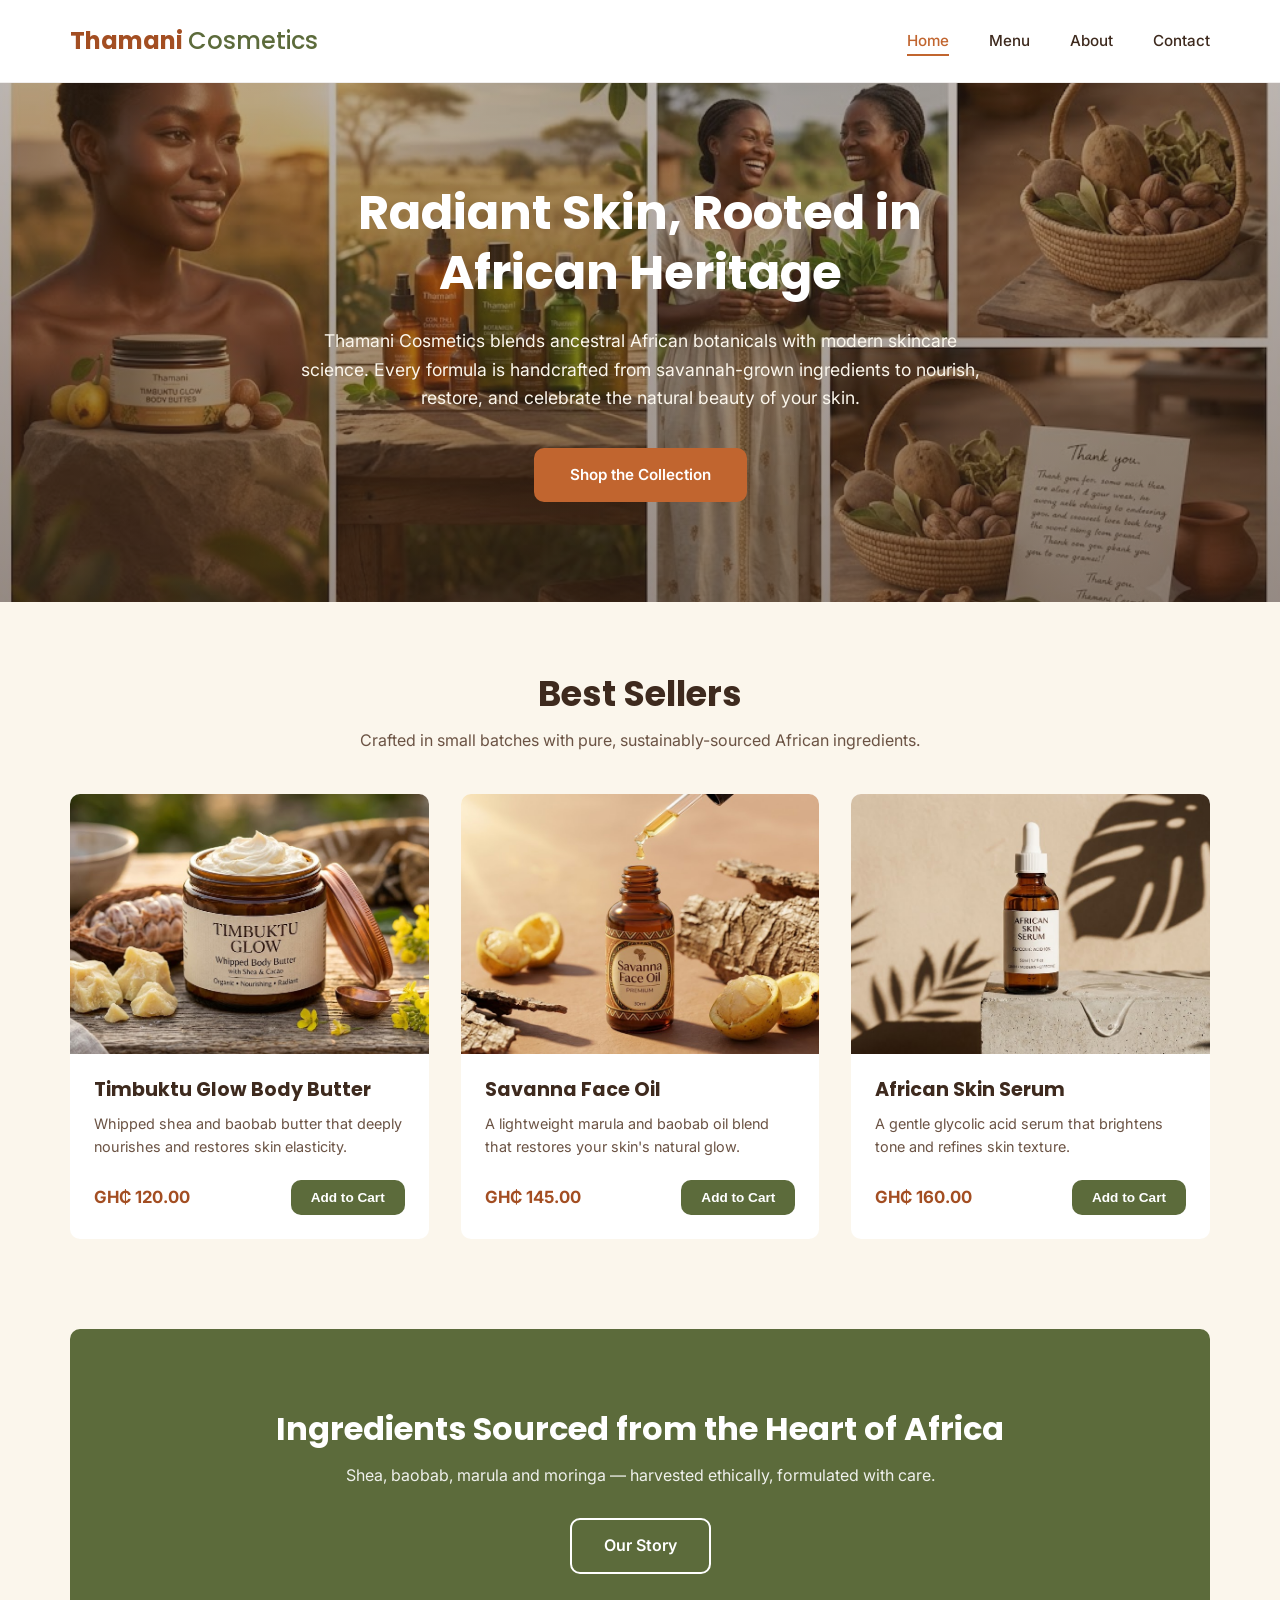
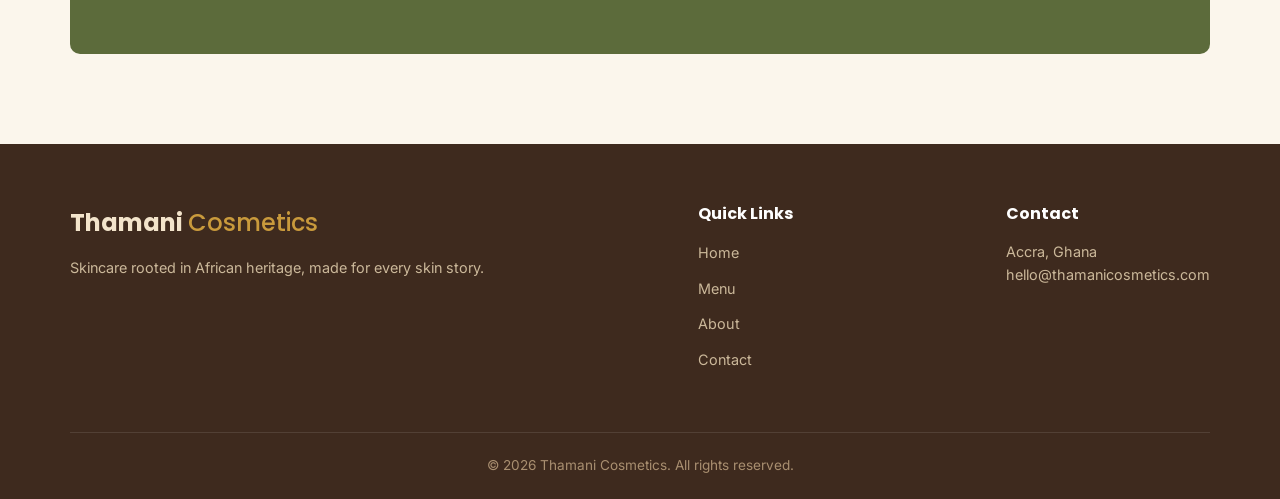
==== index.html @ e3de992c "Added images, index.html, pages and src" ====
<!DOCTYPE html>
<html lang="en">
<head>
  <meta charset="UTF-8" />
  <meta name="viewport" content="width=device-width, initial-scale=1.0" />
  <title>Thamani Cosmetics | African Heritage Skincare</title>

  <!-- Favicon (browser tab thumbnail) -->
  <link rel="icon" type="image/svg+xml" href="images/favicon.svg" />
  <link rel="apple-touch-icon" href="images/favicon.svg" />

  <!-- Meta description -->
  <meta name="description" content="Thamani Cosmetics — African heritage skincare handcrafted from shea, baobab, marula and moringa. Radiant skin, rooted in tradition." />

  <!-- Open Graph / social share thumbnail -->
  <meta property="og:title" content="Thamani Cosmetics | African Heritage Skincare" />
  <meta property="og:description" content="Radiant skin, rooted in African heritage. Handcrafted skincare from the savannah." />
  <meta property="og:image" content="images/thumbnail.svg" />
  <meta property="og:type" content="website" />

  <!-- Twitter card thumbnail -->
  <meta name="twitter:card" content="summary_large_image" />
  <meta name="twitter:title" content="Thamani Cosmetics" />
  <meta name="twitter:description" content="African heritage skincare, handcrafted with care." />
  <meta name="twitter:image" content="images/thumbnail.svg" />
  <link rel="stylesheet" href="src/style.css" />
</head>
<body>

  <!-- rest of index.html body stays exactly the same as before -->
   <!DOCTYPE html>
<html lang="en">
<head>
  <meta charset="UTF-8" />
  <meta name="viewport" content="width=device-width, initial-scale=1.0" />
  <title>Thamani Cosmetics | African Heritage Skincare</title>
  <link rel="preconnect" href="https://fonts.googleapis.com">
  <link href="https://fonts.googleapis.com/css2?family=Poppins:wght@400;500;600;700&family=Inter:wght@400;500;600&display=swap" rel="stylesheet">
  <link rel="stylesheet" href="style.css" />
</head>
<body>

  <!-- ===== NAVIGATION ===== -->
  <header class="site-header">
    <nav class="navbar container">
      <div class="logo">Thamani <span>Cosmetics</span></div>
      <ul class="nav-links">
        <li><a href="index.html" class="active">Home</a></li>
        <li><a href="pages/menu.html">Menu</a></li>
        <li><a href="pages/about.html">About</a></li>
        <li><a href="pages/contact.html">Contact</a></li>
      </ul>
    </nav>
  </header>

  <section class="hero">
  <img src="images/hero banner.jpg" alt="African savannah landscape with skincare botanicals" class="hero-banner-img" />

  <div class="container hero-content">
    <h1>Radiant Skin, Rooted in African Heritage</h1>
    <p>
      Thamani Cosmetics blends ancestral African botanicals with modern skincare science.
      Every formula is handcrafted from savannah-grown ingredients to nourish, restore,
      and celebrate the natural beauty of your skin.
    </p>
    <a href="menu.html" class="btn-primary">Shop the Collection</a>
  </div>
</section>

  <!-- ===== FEATURED PRODUCTS ===== -->
  <main class="container">
    <section class="section-heading">
      <h2>Best Sellers</h2>
      <p>Crafted in small batches with pure, sustainably-sourced African ingredients.</p>
    </section>

    <section class="product-grid">

      <!-- Product Card 1 -->
      <article class="product-card">
        <div class="product-image">
          <img src="images/TG.jpg" alt="Timbuktu Glow Nourishing Body Butter jar" />
        </div>
        <div class="product-info">
          <h3>Timbuktu Glow Body Butter</h3>
          <p>Whipped shea and baobab butter that deeply nourishes and restores skin elasticity.</p>
          <div class="product-footer">
            <span class="price">GH₵ 120.00</span>
            <button class="btn-secondary">Add to Cart</button>
          </div>
        </div>
      </article>

      <!-- Product Card 2 -->
      <article class="product-card">
        <div class="product-image">
          <img src="images/Face Oilll.jpg" alt="Savanna Face Oil bottle" />
        </div>
        <div class="product-info">
          <h3>Savanna Face Oil</h3>
          <p>A lightweight marula and baobab oil blend that restores your skin's natural glow.</p>
          <div class="product-footer">
            <span class="price">GH₵ 145.00</span>
            <button class="btn-secondary">Add to Cart</button>
          </div>
        </div>
      </article>

      <!-- Product Card 3 -->
      <article class="product-card">
        <div class="product-image">
          <img src="images/Serum.jpg" alt="African Skin Glycolic Acid Serum bottle" />
        </div>
        <div class="product-info">
          <h3>African Skin Serum</h3>
          <p>A gentle glycolic acid serum that brightens tone and refines skin texture.</p>
          <div class="product-footer">
            <span class="price">GH₵ 160.00</span>
            <button class="btn-secondary">Add to Cart</button>
          </div>
        </div>
      </article>

    </section>

    <section class="promo-banner">
      <h2>Ingredients Sourced from the Heart of Africa</h2>
      <p>Shea, baobab, marula and moringa — harvested ethically, formulated with care.</p>
      <a href="about.html" class="btn-outline">Our Story</a>
    </section>
  </main>

  <!-- ===== FOOTER ===== -->
  <footer class="site-footer">
    <div class="container footer-grid">
      <div>
        <div class="logo">Thamani <span>Cosmetics</span></div>
        <p>Skincare rooted in African heritage, made for every skin story.</p>
      </div>
      <div>
        <h4>Quick Links</h4>
        <ul>
          <li><a href="index.html">Home</a></li>
          <li><a href="menu.html">Menu</a></li>
          <li><a href="about.html">About</a></li>
          <li><a href="contact.html">Contact</a></li>
        </ul>
      </div>
      <div>
        <h4>Contact</h4>
        <p>Accra, Ghana</p>
        <p>hello@thamanicosmetics.com</p>
      </div>
    </div>
    <div class="footer-bottom">
      <p>&copy; 2026 Thamani Cosmetics. All rights reserved.</p>
    </div>
  </footer>

</body>
</html>

</body>
</html>
---- src/style.css ----
/* ============================================
   THAMANI COSMETICS — GLOBAL STYLES
   Savannah-Inspired Palette
   ============================================ */

:root {
  /* Savannah Palette */
  --color-sand:        #F3E4CB;
  --color-sand-light:  #FBF6EC;
  --color-terracotta:  #C1652F;
  --color-terracotta-dark: #A34E22;
  --color-acacia:      #5C6B3B;
  --color-acacia-dark: #47542C;
  --color-gold:        #C99A3C;
  --color-brown:       #3E2A1E;
  --color-brown-light: #6B5344;
  --color-white:       #FFFFFF;

  /* Typography */
  --font-heading: 'Poppins', sans-serif;
  --font-body: 'Inter', sans-serif;

  /* Layout */
  --container-width: 1140px;
  --radius: 10px;
  --transition: 0.25s ease;
}

* {
  margin: 0;
  padding: 0;
  box-sizing: border-box;
}

body {
  font-family: var(--font-body);
  color: var(--color-brown);
  background-color: var(--color-sand-light);
  line-height: 1.6;
}

h1, h2, h3, h4 {
  font-family: var(--font-heading);
  color: var(--color-brown);
  line-height: 1.25;
}

a {
  text-decoration: none;
  color: inherit;
}

ul {
  list-style: none;
}

img {
  max-width: 100%;
  display: block;
}

.container {
  width: var(--container-width);
  max-width: 92%;
  margin: 0 auto;
}

/* ============================================
   NAVIGATION
   ============================================ */

.site-header {
  background-color: var(--color-white);
  border-bottom: 1px solid rgba(62, 42, 30, 0.08);
  position: sticky;
  top: 0;
  z-index: 100;
}

.navbar {
  display: flex;
  justify-content: space-between;
  align-items: center;
  padding: 22px 0;
}

.logo {
  font-family: var(--font-heading);
  font-size: 1.5rem;
  font-weight: 700;
  color: var(--color-terracotta-dark);
}

.logo span {
  color: var(--color-acacia);
  font-weight: 500;
}

.nav-links {
  display: flex;
  gap: 40px;
}

.nav-links a {
  font-size: 0.95rem;
  font-weight: 500;
  color: var(--color-brown);
  padding-bottom: 4px;
  border-bottom: 2px solid transparent;
  transition: border-color var(--transition), color var(--transition);
}

.nav-links a:hover,
.nav-links a.active {
  color: var(--color-terracotta);
  border-bottom-color: var(--color-terracotta);
}

/* ============================================
   HERO SECTION
   ============================================ */

.hero {
  background: linear-gradient(135deg, var(--color-sand) 0%, #EAD9B8 100%);
  padding: 100px 0;
  text-align: center;
}

.hero-content {
  max-width: 700px;
}

.hero h1 {
  font-size: 3rem;
  margin-bottom: 24px;
}

.hero p {
  font-size: 1.1rem;
  color: var(--color-brown-light);
  margin-bottom: 36px;
}

/* ============================================
   BUTTONS
   ============================================ */

.btn-primary {
  display: inline-block;
  background-color: var(--color-terracotta);
  color: var(--color-white);
  padding: 15px 36px;
  border-radius: var(--radius);
  font-weight: 600;
  font-size: 0.95rem;
  transition: background-color var(--transition), transform var(--transition);
}

.btn-primary:hover {
  background-color: var(--color-terracotta-dark);
  transform: translateY(-2px);
}

.btn-secondary {
  background-color: var(--color-acacia);
  color: var(--color-white);
  border: none;
  padding: 10px 20px;
  border-radius: var(--radius);
  font-weight: 600;
  font-size: 0.85rem;
  cursor: pointer;
  transition: background-color var(--transition);
}

.btn-secondary:hover {
  background-color: var(--color-acacia-dark);
}

.btn-outline {
  display: inline-block;
  border: 2px solid var(--color-white);
  color: var(--color-white);
  padding: 13px 32px;
  border-radius: var(--radius);
  font-weight: 600;
  transition: background-color var(--transition), color var(--transition);
}

.btn-outline:hover {
  background-color: var(--color-white);
  color: var(--color-acacia-dark);
}

/* ============================================
   SECTION HEADINGS
   ============================================ */

.section-heading {
  text-align: center;
  padding: 70px 0 40px;
}

.section-heading h2 {
  font-size: 2.2rem;
  margin-bottom: 12px;
}

.section-heading p {
  color: var(--color-brown-light);
  font-size: 1rem;
}

/* ============================================
   PRODUCT GRID (Flexbox, 3 columns)
   ============================================ */

.product-grid {
  display: flex;
  flex-wrap: wrap;
  justify-content: center;
  gap: 32px;
  padding-bottom: 90px;
}

.product-card {
  background-color: var(--color-white);
  border-radius: var(--radius);
  overflow: hidden;
  width: calc((100% - 64px) / 3);
  /* box-shadow: 0 4px 18px rgba(62, 42, 30, 0.07); */
  transition: transform var(--transition), box-shadow var(--transition);
}

.product-card:hover {
  transform: translateY(-6px);
  box-shadow: 0 10px 26px rgba(62, 42, 30, 0.14);
}

.product-image {
  width: 100%;
  height: 260px;
  /* background-color: var(--color-sand); */
  display: flex;
  align-items: center;
  justify-content: center;
  overflow: hidden;
}

.product-image img {
  width: 100%;
  height: 100%;
  object-fit: cover;
}

.product-info {
  padding: 24px;
}

.product-info h3 {
  font-size: 1.2rem;
  margin-bottom: 10px;
}

.product-info p {
  font-size: 0.9rem;
  color: var(--color-brown-light);
  margin-bottom: 20px;
  min-height: 48px;
}

.product-footer {
  display: flex;
  justify-content: space-between;
  align-items: center;
}

.price {
  font-weight: 700;
  color: var(--color-terracotta-dark);
  font-size: 1.05rem;
}

/* ============================================
   PROMO BANNER
   ============================================ */

.promo-banner {
  background-color: var(--color-acacia);
  color: var(--color-white);
  text-align: center;
  padding: 80px 40px;
  border-radius: var(--radius);
  margin-bottom: 90px;
}

.promo-banner h2 {
  color: var(--color-white);
  font-size: 2rem;
  margin-bottom: 14px;
}

.promo-banner p {
  margin-bottom: 30px;
  opacity: 0.9;
}

/* ============================================
   FOOTER
   ============================================ */

.site-footer {
  background-color: var(--color-brown);
  color: var(--color-sand);
  padding-top: 60px;
}

.footer-grid {
  display: flex;
  justify-content: space-between;
  gap: 40px;
  padding-bottom: 50px;
  border-bottom: 1px solid rgba(255, 255, 255, 0.1);
}

.footer-grid .logo {
  color: var(--color-sand);
  margin-bottom: 14px;
}

.footer-grid .logo span {
  color: var(--color-gold);
}

.footer-grid p {
  color: #CBB89A;
  font-size: 0.9rem;
}

.footer-grid h4 {
  color: var(--color-white);
  margin-bottom: 16px;
  font-size: 1rem;
}

.footer-grid ul li {
  margin-bottom: 10px;
}

.footer-grid ul li a {
  color: #CBB89A;
  font-size: 0.9rem;
  transition: color var(--transition);
}

.footer-grid ul li a:hover {
  color: var(--color-gold);
}

.footer-bottom {
  text-align: center;
  padding: 22px 0;
  font-size: 0.85rem;
  color: #A98F70;
}

/* ============================================
   GENERIC PAGE HERO (About / Contact / Menu)
   ============================================ */

.page-hero {
  background-color: var(--color-sand);
  padding: 70px 0;
  text-align: center;
}

.page-hero h1 {
  font-size: 2.5rem;
  margin-bottom: 14px;
}

.page-hero p {
  color: var(--color-brown-light);
  max-width: 600px;
  margin: 0 auto;
}

/* About page */
.about-content {
  display: flex;
  gap: 50px;
  align-items: center;
  padding: 80px 0;
}

.about-content img {
  border-radius: var(--radius);
  width: 100%;
}

.about-text, .about-image {
  flex: 1;
}

.about-text h2 {
  font-size: 2rem;
  margin-bottom: 20px;
}

.about-text p {
  margin-bottom: 16px;
  color: var(--color-brown-light);
}

.values-grid {
  display: flex;
  gap: 30px;
  padding-bottom: 90px;
}

.value-card {
  flex: 1;
  background-color: var(--color-white);
  padding: 32px;
  border-radius: var(--radius);
  text-align: center;
  box-shadow: 0 4px 18px rgba(62, 42, 30, 0.06);
}

.value-card h3 {
  color: var(--color-terracotta-dark);
  margin-bottom: 12px;
  font-size: 1.1rem;
}

.value-card p {
  color: var(--color-brown-light);
  font-size: 0.9rem;
}

/* Contact page */
.contact-wrapper {
  display: flex;
  gap: 50px;
  padding: 80px 0;
}

.contact-info, .contact-form {
  flex: 1;
}

.contact-info h2 {
  font-size: 1.8rem;
  margin-bottom: 20px;
}

.contact-info p {
  color: var(--color-brown-light);
  margin-bottom: 14px;
}

.contact-form form {
  background-color: var(--color-white);
  padding: 36px;
  border-radius: var(--radius);
  box-shadow: 0 4px 18px rgba(62, 42, 30, 0.07);
}

.contact-form label {
  display: block;
  font-weight: 600;
  margin-bottom: 8px;
  font-size: 0.9rem;
}

.contact-form input,
.contact-form textarea {
  width: 100%;
  padding: 12px 14px;
  border: 1px solid #E0D2B8;
  border-radius: 6px;
  margin-bottom: 20px;
  font-family: var(--font-body);
  font-size: 0.9rem;
}

.contact-form textarea {
  resize: vertical;
  min-height: 120px;
}

/* Menu page — full grid supports 4-5 items */
.full-product-grid {
  display: flex;
  flex-wrap: wrap;
  gap: 32px;
  padding: 80px 0;
}

.full-product-grid .product-card {
  width: calc((100% - 64px) / 3);
}

/* ============================================
   RESPONSIVE — Large Desktop / Wide Screens
   ============================================ */

@media (min-width: 1440px) {
  :root {
    --container-width: 1280px;
  }
  .hero h1 {
    font-size: 3.4rem;
  }
}

/* ============================================
   RESPONSIVE — Tablet / Small Desktop
   ============================================ */

@media (max-width: 1023px) {
  .nav-links {
    gap: 22px;
  }
  .product-card,
  .full-product-grid .product-card {
    width: calc((100% - 32px) / 2);
  }
  .about-content,
  .contact-wrapper {
    flex-direction: column;
  }
  .values-grid {
    flex-direction: column;
  }
}

/* ============================================
   RESPONSIVE — Mobile
   ============================================ */

@media (max-width: 640px) {
  .navbar {
    flex-direction: column;
    gap: 14px;
  }
  .hero h1 {
    font-size: 2.2rem;
  }
  .product-card,
  .full-product-grid .product-card {
    width: 100%;
  }
  .footer-grid {
    flex-direction: column;
  }
}
/* ============================================
   THAMANI COSMETICS — SUB-PAGE STYLES
   (about.html, contact.html, menu.html)
   Depends on variables defined in style.css
   ============================================ */

/* ============================================
   PAGE HERO (shared banner for all sub-pages)
   ============================================ */

.page-hero {
  background: linear-gradient(135deg, var(--color-sand) 0%, #EAD9B8 100%);
  padding: 80px 0 70px;
  text-align: center;
}

.page-hero h1 {
  font-size: 2.6rem;
  margin-bottom: 16px;
}

.page-hero p {
  color: var(--color-brown-light);
  max-width: 620px;
  margin: 0 auto;
  font-size: 1.05rem;
}

/* ============================================
   ABOUT PAGE
   ============================================ */

.about-content {
  display: flex;
  gap: 60px;
  align-items: center;
  padding: 90px 0;
}

.about-image,
.about-text {
  flex: 1;
}

.about-image img {
  border-radius: var(--radius);
  width: 100%;
  box-shadow: 0 12px 30px rgba(62, 42, 30, 0.12);
}

.about-text h2 {
  font-size: 2.1rem;
  margin-bottom: 22px;
}

.about-text p {
  margin-bottom: 18px;
  color: var(--color-brown-light);
  font-size: 1rem;
}

.about-text p:last-child {
  margin-bottom: 0;
}

/* Values / Pillars grid */
.values-grid {
  display: flex;
  gap: 30px;
  padding-bottom: 100px;
}

.value-card {
  flex: 1;
  background-color: var(--color-white);
  padding: 40px 30px;
  border-radius: var(--radius);
  text-align: center;
  box-shadow: 0 4px 18px rgba(62, 42, 30, 0.06);
  border-top: 4px solid var(--color-terracotta);
  transition: transform var(--transition), box-shadow var(--transition);
}

.value-card:nth-child(2) {
  border-top-color: var(--color-acacia);
}

.value-card:nth-child(3) {
  border-top-color: var(--color-gold);
}

.value-card:hover {
  transform: translateY(-6px);
  box-shadow: 0 12px 28px rgba(62, 42, 30, 0.12);
}

.value-card h3 {
  color: var(--color-terracotta-dark);
  margin-bottom: 14px;
  font-size: 1.15rem;
}

.value-card p {
  color: var(--color-brown-light);
  font-size: 0.92rem;
  line-height: 1.7;
}

/* ============================================
   CONTACT PAGE
   ============================================ */

.contact-wrapper {
  display: flex;
  gap: 60px;
  padding: 90px 0 110px;
}

.contact-info,
.contact-form {
  flex: 1;
}

.contact-info h2 {
  font-size: 1.9rem;
  margin-bottom: 24px;
}

.contact-info p {
  color: var(--color-brown-light);
  margin-bottom: 16px;
  font-size: 0.98rem;
  padding-bottom: 16px;
  border-bottom: 1px solid rgba(62, 42, 30, 0.08);
}

.contact-info p:last-of-type {
  border-bottom: none;
}

.contact-info p strong {
  color: var(--color-brown);
  display: inline-block;
  min-width: 90px;
}

.contact-form form {
  background-color: var(--color-white);
  padding: 40px;
  border-radius: var(--radius);
  box-shadow: 0 8px 26px rgba(62, 42, 30, 0.08);
}

.contact-form label {
  display: block;
  font-weight: 600;
  margin-bottom: 8px;
  font-size: 0.88rem;
  color: var(--color-brown);
}

.contact-form input,
.contact-form textarea {
  width: 100%;
  padding: 13px 16px;
  border: 1px solid #E0D2B8;
  border-radius: 6px;
  margin-bottom: 22px;
  font-family: var(--font-body);
  font-size: 0.92rem;
  color: var(--color-brown);
  background-color: var(--color-sand-light);
  transition: border-color var(--transition), box-shadow var(--transition);
}

.contact-form input:focus,
.contact-form textarea:focus {
  outline: none;
  border-color: var(--color-terracotta);
  box-shadow: 0 0 0 3px rgba(193, 101, 47, 0.12);
  background-color: var(--color-white);
}

.contact-form textarea {
  resize: vertical;
  min-height: 130px;
}

.contact-form .btn-primary {
  width: 100%;
  border: none;
  cursor: pointer;
  font-size: 0.95rem;
}

/* ============================================
   MENU PAGE (full product catalogue)
   ============================================ */

.full-product-grid {
  display: flex;
  flex-wrap: wrap;
  gap: 32px;
  padding: 90px 0 110px;
}

.full-product-grid .product-card {
  width: calc((100% - 64px) / 3);
}

/* ============================================
   RESPONSIVE ADJUSTMENTS
   ============================================ */

@media (max-width: 1023px) {
  .about-content,
  .contact-wrapper {
    flex-direction: column;
    gap: 40px;
  }

  .values-grid {
    flex-direction: column;
  }

  .full-product-grid .product-card {
    width: calc((100% - 32px) / 2);
  }
}

@media (max-width: 640px) {
  .page-hero h1 {
    font-size: 2rem;
  }

  .contact-form form {
    padding: 28px;
  }

  .full-product-grid .product-card {
    width: 100%;
  }
}
/* /* ============================================
   HERO & PAGE BANNER IMAGES
   ============================================ */

.hero {
  position: relative;
  padding: 0;
  overflow: hidden;
  min-height: 480px;
  display: flex;
  align-items: center;
  justify-content: center;
}

.hero-banner-img {
  position: absolute;
  top: 0;
  left: 0;
  width: 100%;
  height: 100%;
  object-fit: cover;
  z-index: 1;
}

.hero::after {
  content: "";
  position: absolute;
  top: 0;
  left: 0;
  width: 100%;
  height: 100%;
  background: linear-gradient(180deg, rgba(62,42,30,0.35) 0%, rgba(62,42,30,0.55) 100%);
  z-index: 2;
}

.hero-content {
  position: relative;
  z-index: 3;
  max-width: 700px;
  text-align: center;
  padding: 100px 0;
}

.hero-content h1 {
  color: var(--color-white);
}

.hero-content p {
  color: var(--color-sand-light);
}

/* Sub-page banners (About / Contact / Menu) */
.page-hero {
  position: relative;
  overflow: hidden;
  min-height: 280px;
  display: flex;
  align-items: center;
  justify-content: center;
  padding: 0;
}

.page-banner-img {
  position: absolute;
  top: 0;
  left: 0;
  width: 100%;
  height: 100%;
  object-fit: cover;
  z-index: 1;
}

.page-hero::after {
  content: "";
  position: absolute;
  top: 0;
  left: 0;
  width: 100%;
  height: 100%;
  background: linear-gradient(180deg, rgba(62,42,30,0.4) 0%, rgba(62,42,30,0.6) 100%);
  z-index: 2;
}

.page-hero-content {
  position: relative;
  z-index: 3;
  text-align: center;
  padding: 70px 0;
}

.page-hero-content h1 {
  color: var(--color-white);
  font-size: 2.6rem;
  margin-bottom: 14px;
}

.page-hero-content p {
  color: var(--color-sand-light);
  max-width: 620px;
  margin: 0 auto;
  font-size: 1.05rem;
}

@media (max-width: 640px) {
  .hero {
    min-height: 380px;
  }
  .hero-content {
    padding: 70px 0;
  }
  .page-hero {
    min-height: 220px;
  }
}
/* ============================================
   HERO BANNER (index.html)
   ============================================ */

.hero {
  position: relative;
  padding: 0;
  overflow: hidden;
  min-height: 480px;
  display: flex;
  align-items: center;
  justify-content: center;
}

.hero-banner-img {
  position: absolute;
  top: 0;
  left: 0;
  width: 100%;
  height: 100%;
  object-fit: cover;
  object-position: center;
  z-index: 1;
}

.hero::after {
  content: "";
  position: absolute;
  top: 0;
  left: 0;
  width: 100%;
  height: 100%;
  background: linear-gradient(180deg, rgba(62, 42, 30, 0.35) 0%, rgba(62, 42, 30, 0.55) 100%);
  z-index: 2;
}

.hero-content {
  position: relative;
  z-index: 3;
  max-width: 700px;
  text-align: center;
  padding: 100px 0;
}

.hero-content h1 {
  color: var(--color-white);
}

.hero-content p {
  color: var(--color-sand-light);
}

/* ============================================
   PAGE BANNERS (about.html, contact.html, menu.html)
   ============================================ */

.page-hero {
  position: relative;
  overflow: hidden;
  min-height: 280px;
  display: flex;
  align-items: center;
  justify-content: center;
  padding: 0;
}

.page-banner-img {
  position: absolute;
  top: 0;
  left: 0;
  width: 100%;
  height: 100%;
  object-fit: cover;
  object-position: center;
  z-index: 1;
}

.page-hero::after {
  content: "";
  position: absolute;
  top: 0;
  left: 0;
  width: 100%;
  height: 100%;
  background: linear-gradient(180deg, rgba(62, 42, 30, 0.4) 0%, rgba(62, 42, 30, 0.6) 100%);
  z-index: 2;
}

.page-hero-content {
  position: relative;
  z-index: 3;
  text-align: center;
  padding: 70px 0;
}

.page-hero-content h1 {
  color: var(--color-white);
  font-size: 2.6rem;
  margin-bottom: 14px;
}

.page-hero-content p {
  color: var(--color-sand-light);
  max-width: 620px;
  margin: 0 auto;
  font-size: 1.05rem;
}

/* ============================================
   RESPONSIVE — Banners
   ============================================ */

@media (max-width: 1023px) {
  .hero {
    min-height: 420px;
  }
  .page-hero {
    min-height: 240px;
  }
}

@media (max-width: 640px) {
  .hero {
    min-height: 380px;
  }
  .hero-content {
    padding: 70px 0;
  }
  .page-hero {
    min-height: 220px;
  }
  .page-hero-content h1 {
    font-size: 2rem;
  }
}
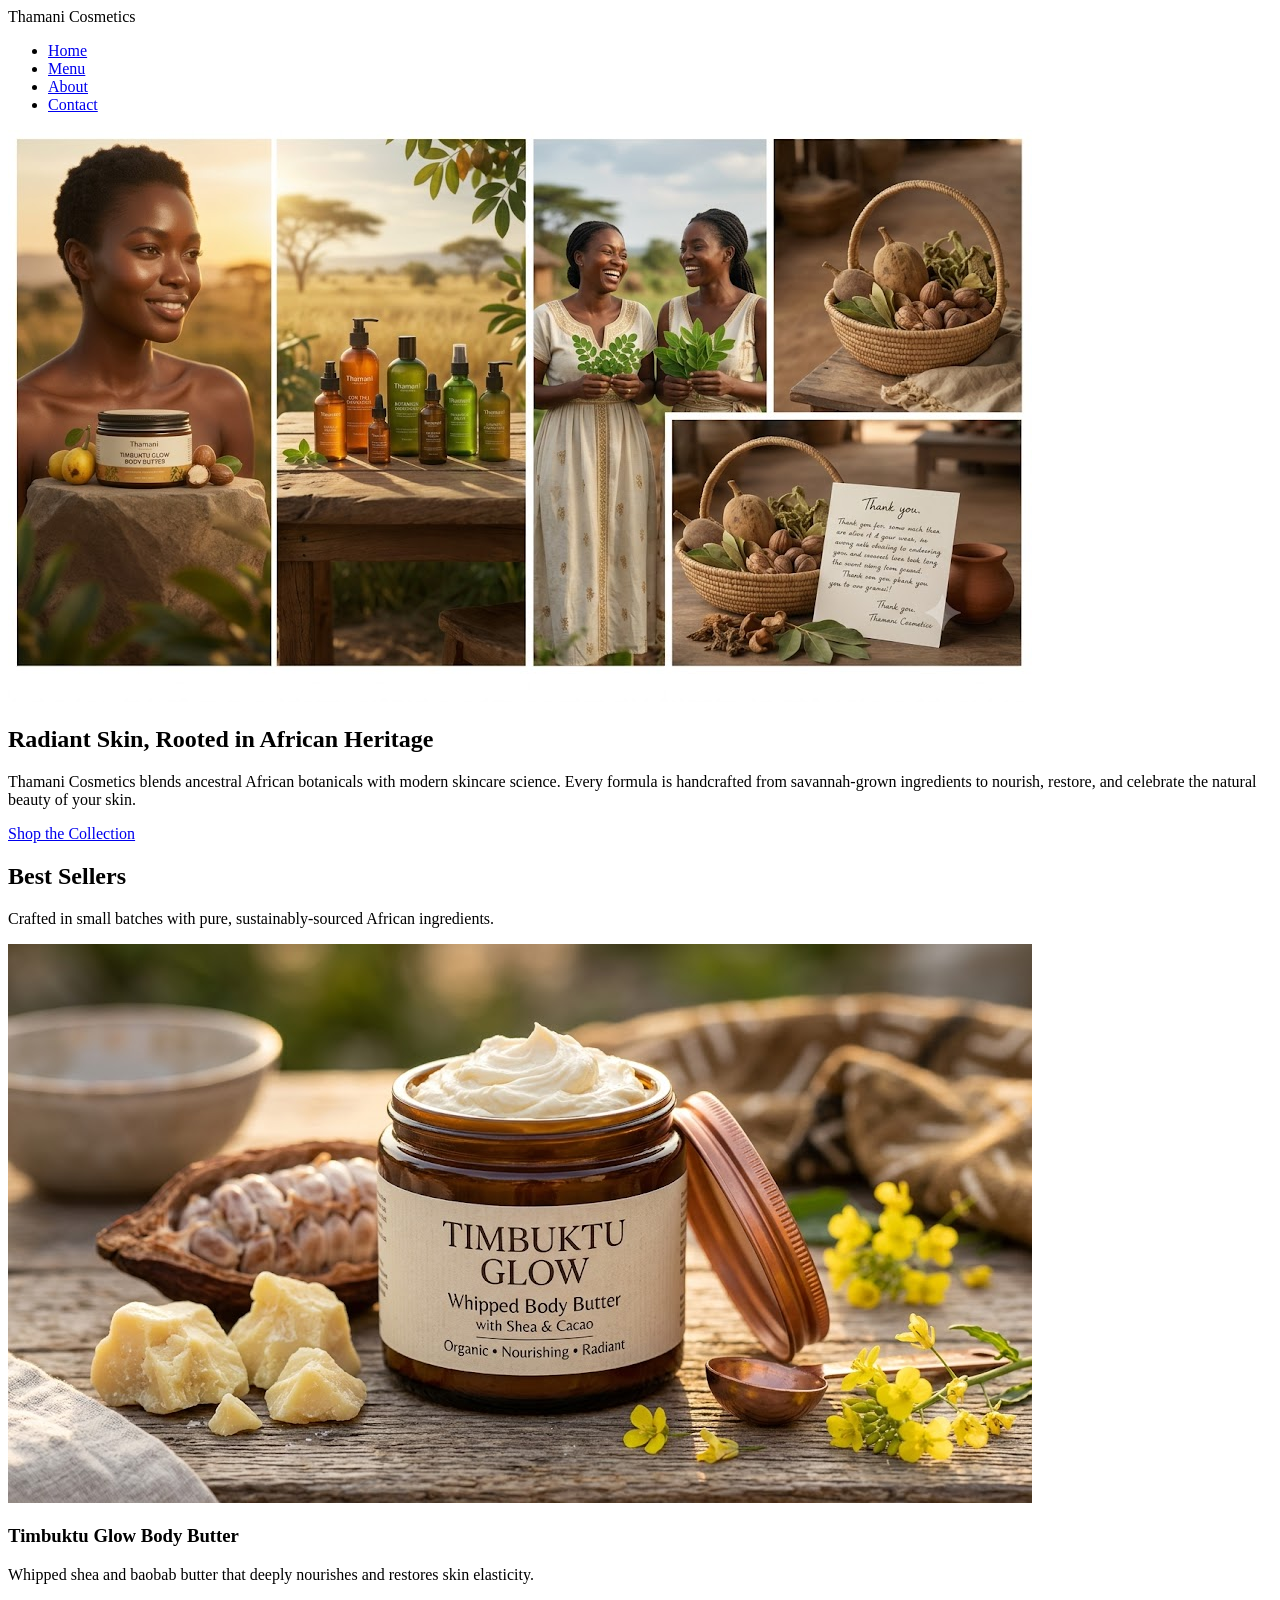
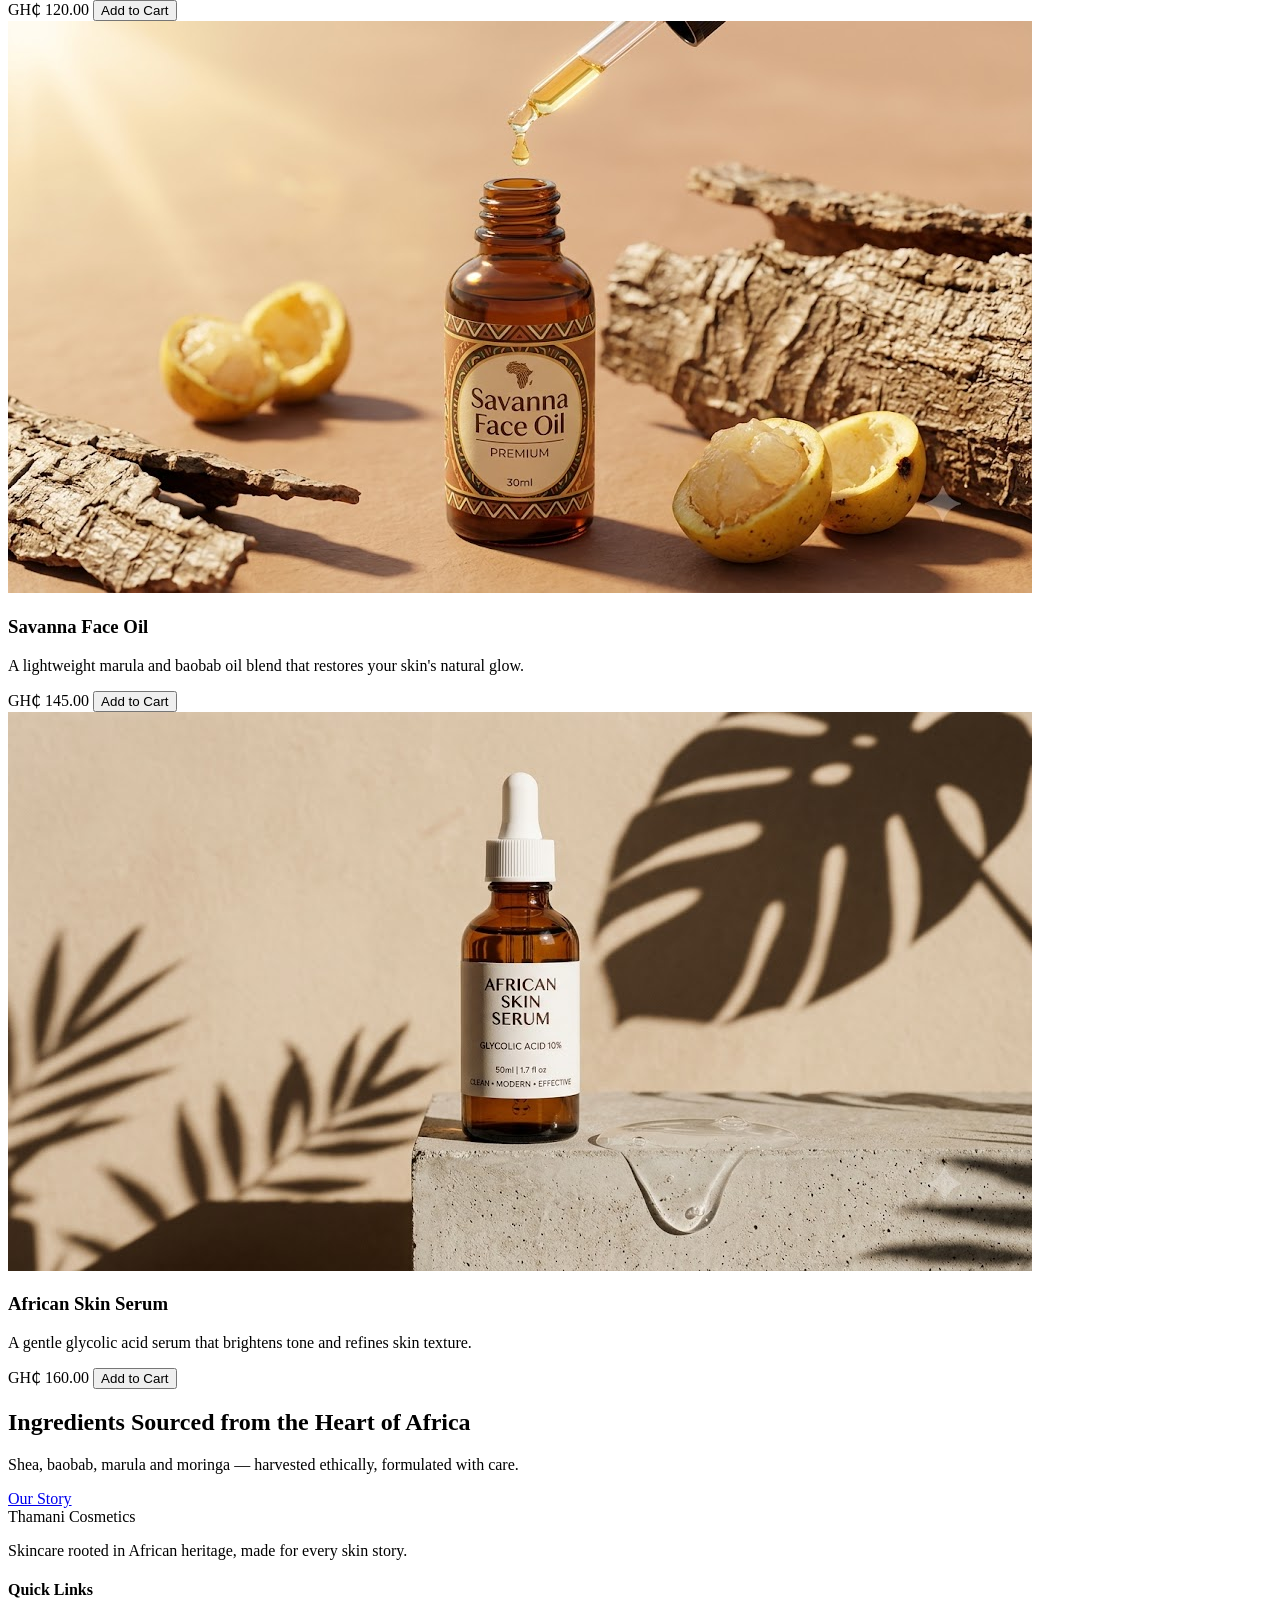
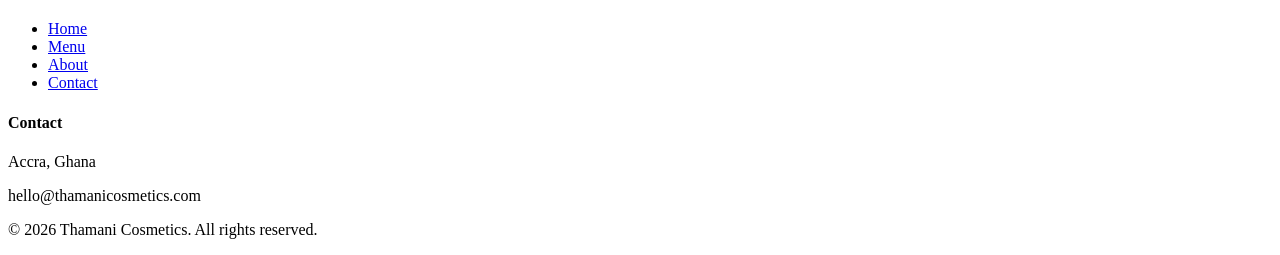
==== commit daebcbe3: "Added a thumbnail" ====
--- a/index.html
+++ b/index.html
@@ -23,20 +23,17 @@
   <meta name="twitter:title" content="Thamani Cosmetics" />
   <meta name="twitter:description" content="African heritage skincare, handcrafted with care." />
   <meta name="twitter:image" content="images/thumbnail.svg" />
-  <link rel="stylesheet" href="src/style.css" />
-</head>
-<body>
 
-  <!-- rest of index.html body stays exactly the same as before -->
-   <!DOCTYPE html>
-<html lang="en">
-<head>
   <meta charset="UTF-8" />
   <meta name="viewport" content="width=device-width, initial-scale=1.0" />
-  <title>Thamani Cosmetics | African Heritage Skincare</title>
   <link rel="preconnect" href="https://fonts.googleapis.com">
   <link href="https://fonts.googleapis.com/css2?family=Poppins:wght@400;500;600;700&family=Inter:wght@400;500;600&display=swap" rel="stylesheet">
+   <title>Thamani Cosmetics | African Heritage Skincare</title>
   <link rel="stylesheet" href="style.css" />
+   <meta property="og:image"content="https://mubby-k.github.io/T4G_Thamani_Cosmetics/images/thumnail.png">
+  <meta property="og:image:type" content="image/png">
+  <meta property="og:image:width" content="1200">
+  <meta property="og:image:height" content="600">
 </head>
 <body>
 
